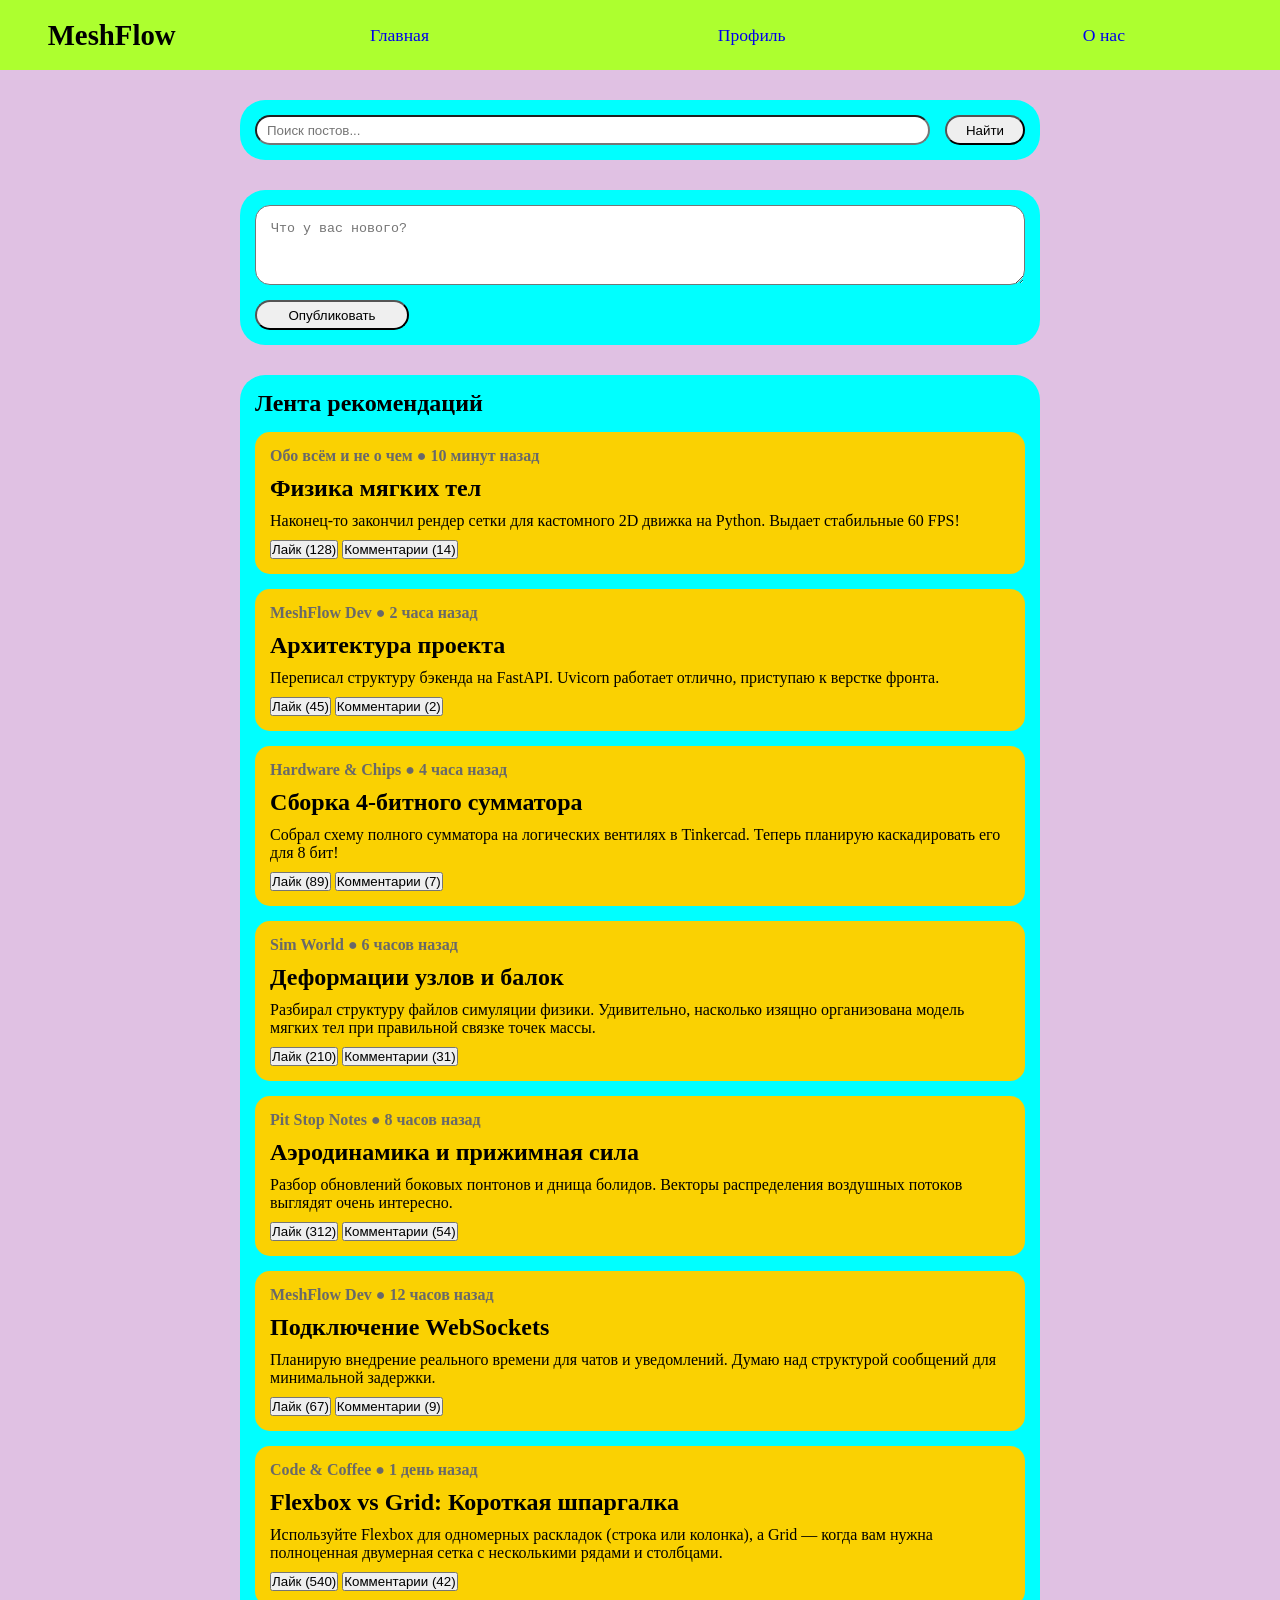
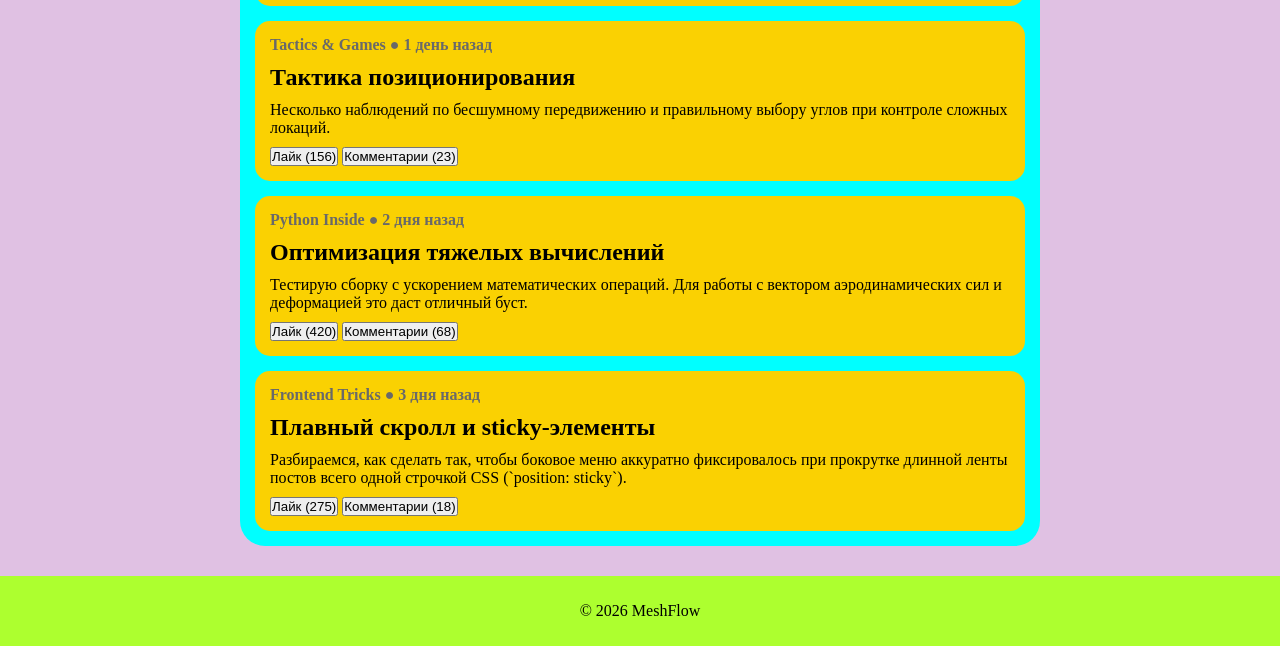
==== index.html @ a0959ec5 "Улучшен дизайн ленты постов" ====
<!DOCTYPE html>
<html lang="en">
<head>
    <meta charset="UTF-8">
    <meta name="viewport" content="width=device-width, initial-scale=1.0">
    <title>MeshFlow - Главная</title>
    <link rel="stylesheet" href="css/main.css">
</head>
<body>
    <header>
        <span>MeshFlow</span>
        <nav class="nav-section">
            <ul class="nav-list">
                <li class="nav-item"><a href="index.html">Главная</a></li>
                <li class="nav-item"><a href="index.html">Профиль</a></li>
                <li class="nav-item"><a href="index.html">О нас</a></li>
            </ul>
        </nav>
    </header>
    <main>
        <form class="search-section" role="search">
            <input type="text" class="search-bar" placeholder="Поиск постов...">
            <button type="submit" class="search-btn">Найти</button>
        </form>
        <section class="feed-section">
            <section class="create-post">
                <textarea placeholder="Что у вас нового?"></textarea>
                <button>Опубликовать</button>
            </section>
            <section class="posts-list" id="post-list">
                <h2>Лента рекомендаций</h2>
            </section>
            
        </section>
    </main>
    <footer>
        <span>© 2026 MeshFlow</span>
    </footer>
    <script src="js/main.js"></script>
</body>
</html>
---- css/main.css ----
* {
    margin: 0;
    padding: 0;
    box-sizing: border-box;
}

body {
    background-color: #e0c1e3;
    min-height: 100vh;
    display: flex;
    flex-direction: column;
}

body > header, body > footer {
    display: flex;
    min-height: 70px;
    align-items: center;
    background-color: greenyellow;
}

header > span {
    width: 230px;
    text-align: center;
    font-weight: bold;
    font-size: 1.8rem;
}

.nav-section {
    width: 85%;
}

.nav-list {
    display: flex;
    list-style: none;
    align-items: center;
}

.nav-item {
    flex: 1;
    text-align: center;
    font-size: 1.1rem;
}

.nav-item > a {
    text-decoration: none;
    display: inline-block;
    padding: 20px 20px;
}

main {
    width: calc(100% - 60px);
    max-width: 800px;
    margin: 0 auto;
    flex: 1;
}

.search-section {
    display: flex;
    align-items: center;
    background-color: aqua;
    margin: 30px auto;
    border-radius: 25px;
}

.search-bar {
    margin: 15px 15px;
    height: 30px;
    border-radius: 15px;
    padding: 10px;
    flex: 1;
    min-width: 10px;
}

.search-btn {
    height: 30px;
    border-radius: 15px;
    width: 10%;
    min-width: 60px;
    margin-right: 15px;
}

.create-post {
    background-color: aqua;
    border-radius: 25px;
    padding: 15px;
}

.create-post > textarea {
    display: block;
    border-radius: 15px;
    width: 100%;
    min-height: 80px;
    max-height: 250px;
    resize: vertical;
    padding: 15px;
}

.create-post > button {
    height: 30px;
    border-radius: 15px;
    width: 20%;
    min-width: 125px;
    margin-top: 15px;
}

.posts-list {
    background-color: aqua;
    margin: 30px auto;
    border-radius: 25px;
    padding: 15px;
}

.posts-list > article {
    margin-top: 15px;
    background-color: rgb(250, 209, 2);
    padding: 15px;
    border-radius: 15px;
}

.channel-name, .post-time {
    font-size: 1.0em;
    color: dimgray;
}

.post-content > h2, .post-content > p, .post-actions {
    margin-top: 10px;
}

footer > span {
    width: 100%;
    text-align: center;
}
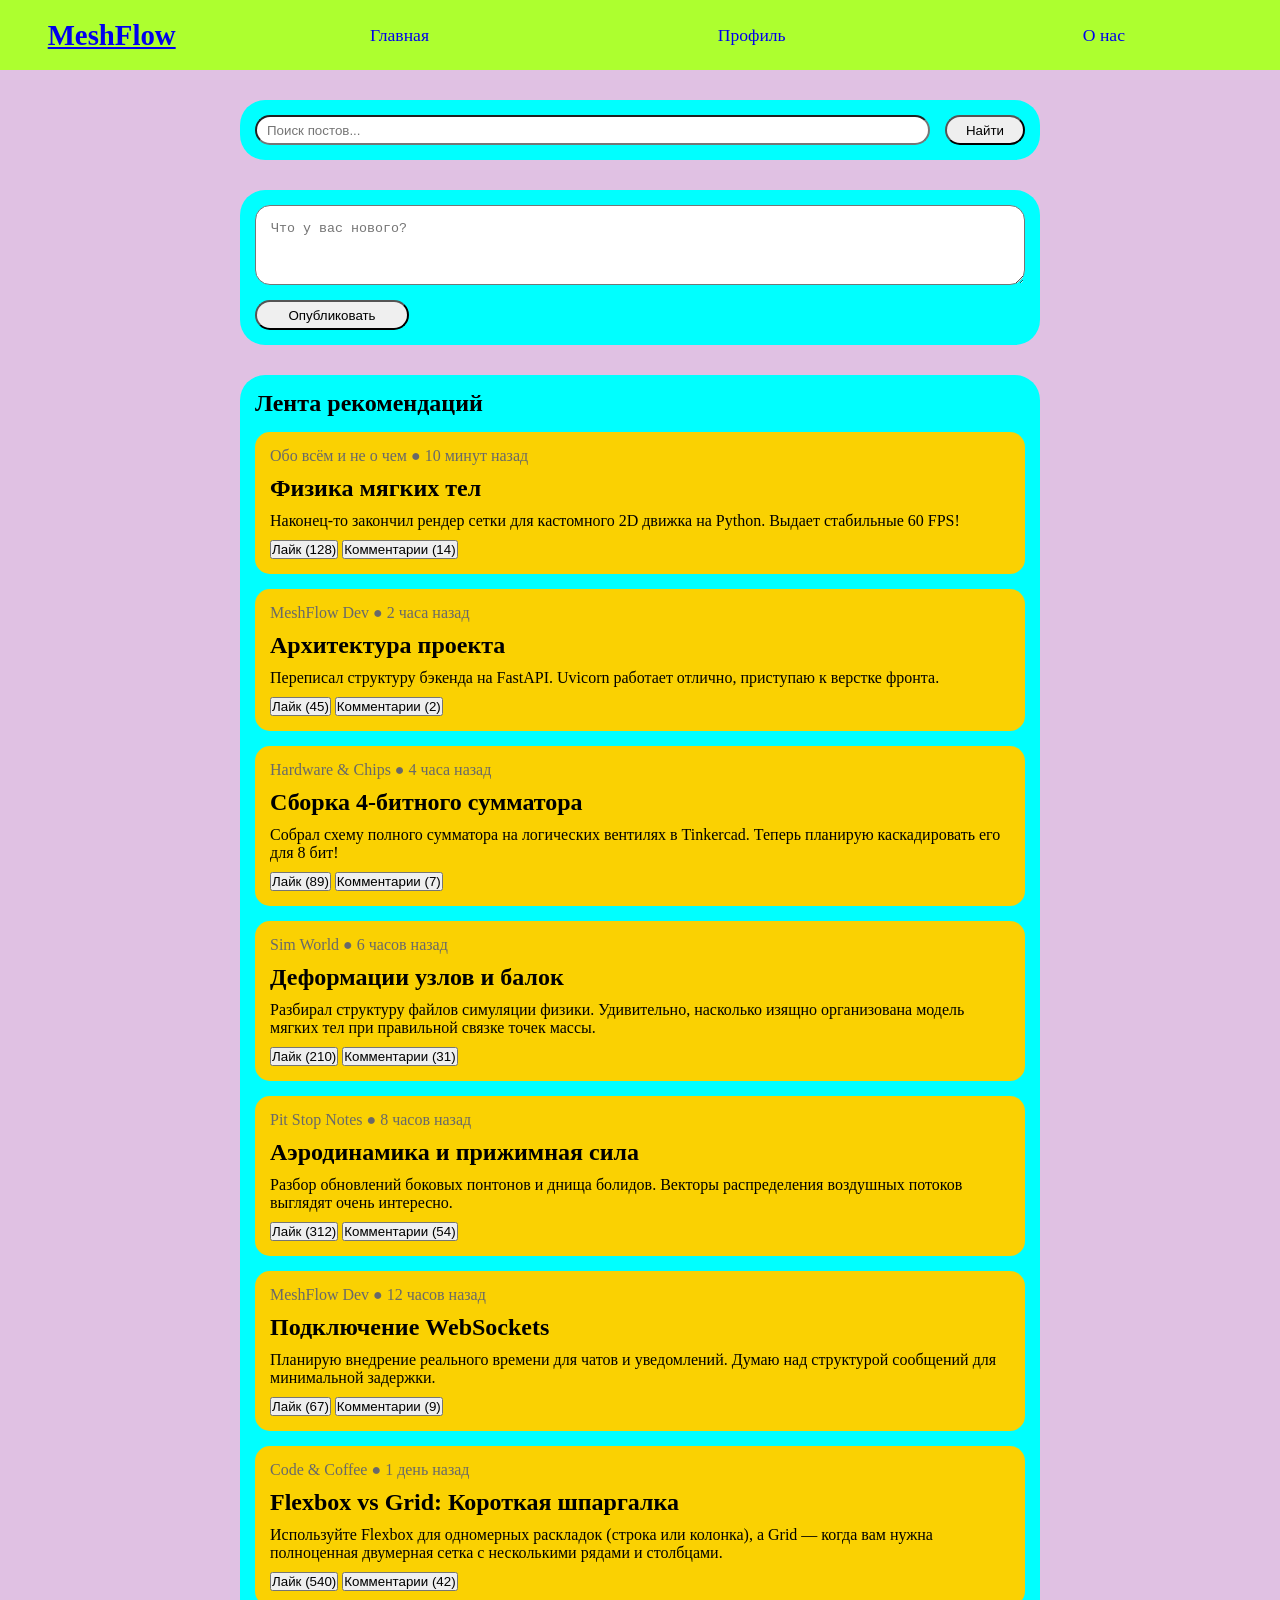
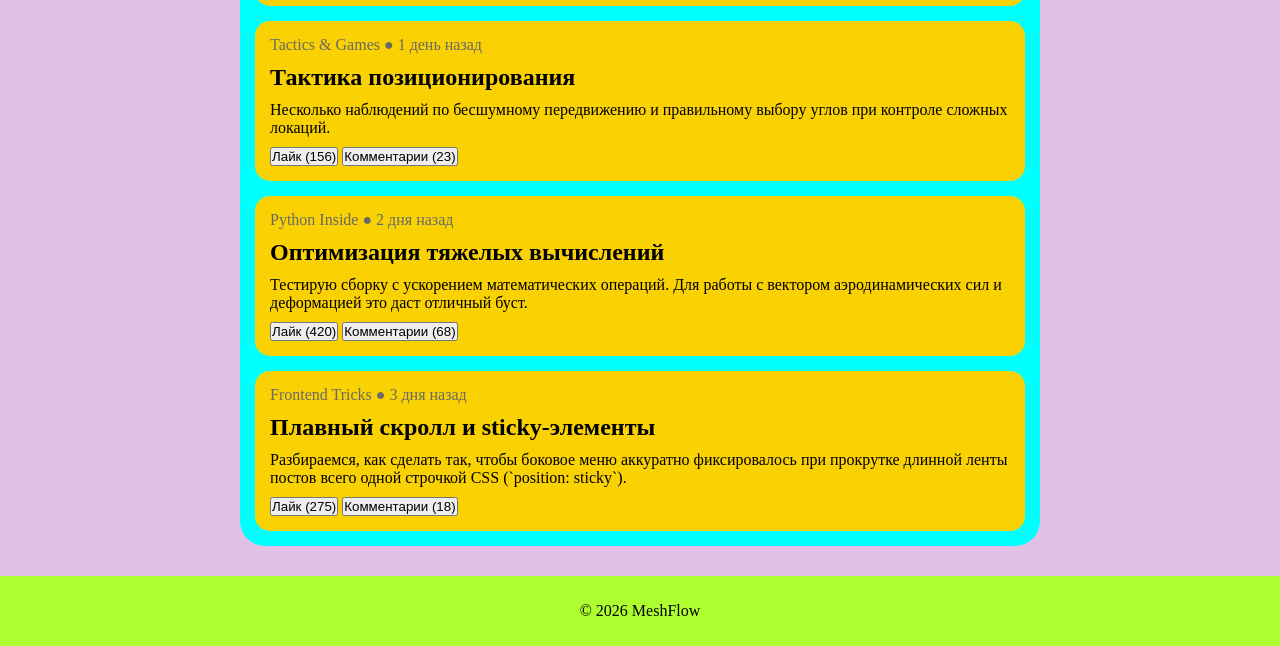
==== commit 5de18645: "В название сайта в шапке добавлена ссылка на главную страницу" ====
--- a/index.html
+++ b/index.html
@@ -8,7 +8,9 @@
 </head>
 <body>
     <header>
-        <span>MeshFlow</span>
+        <h1>
+            <a href="index.html">MeshFlow</a>
+        </h1>
         <nav class="nav-section">
             <ul class="nav-list">
                 <li class="nav-item"><a href="index.html">Главная</a></li>
--- a/css/main.css
+++ b/css/main.css
@@ -18,7 +18,7 @@
     background-color: greenyellow;
 }
 
-header > span {
+header > h1 {
     width: 230px;
     text-align: center;
     font-weight: bold;
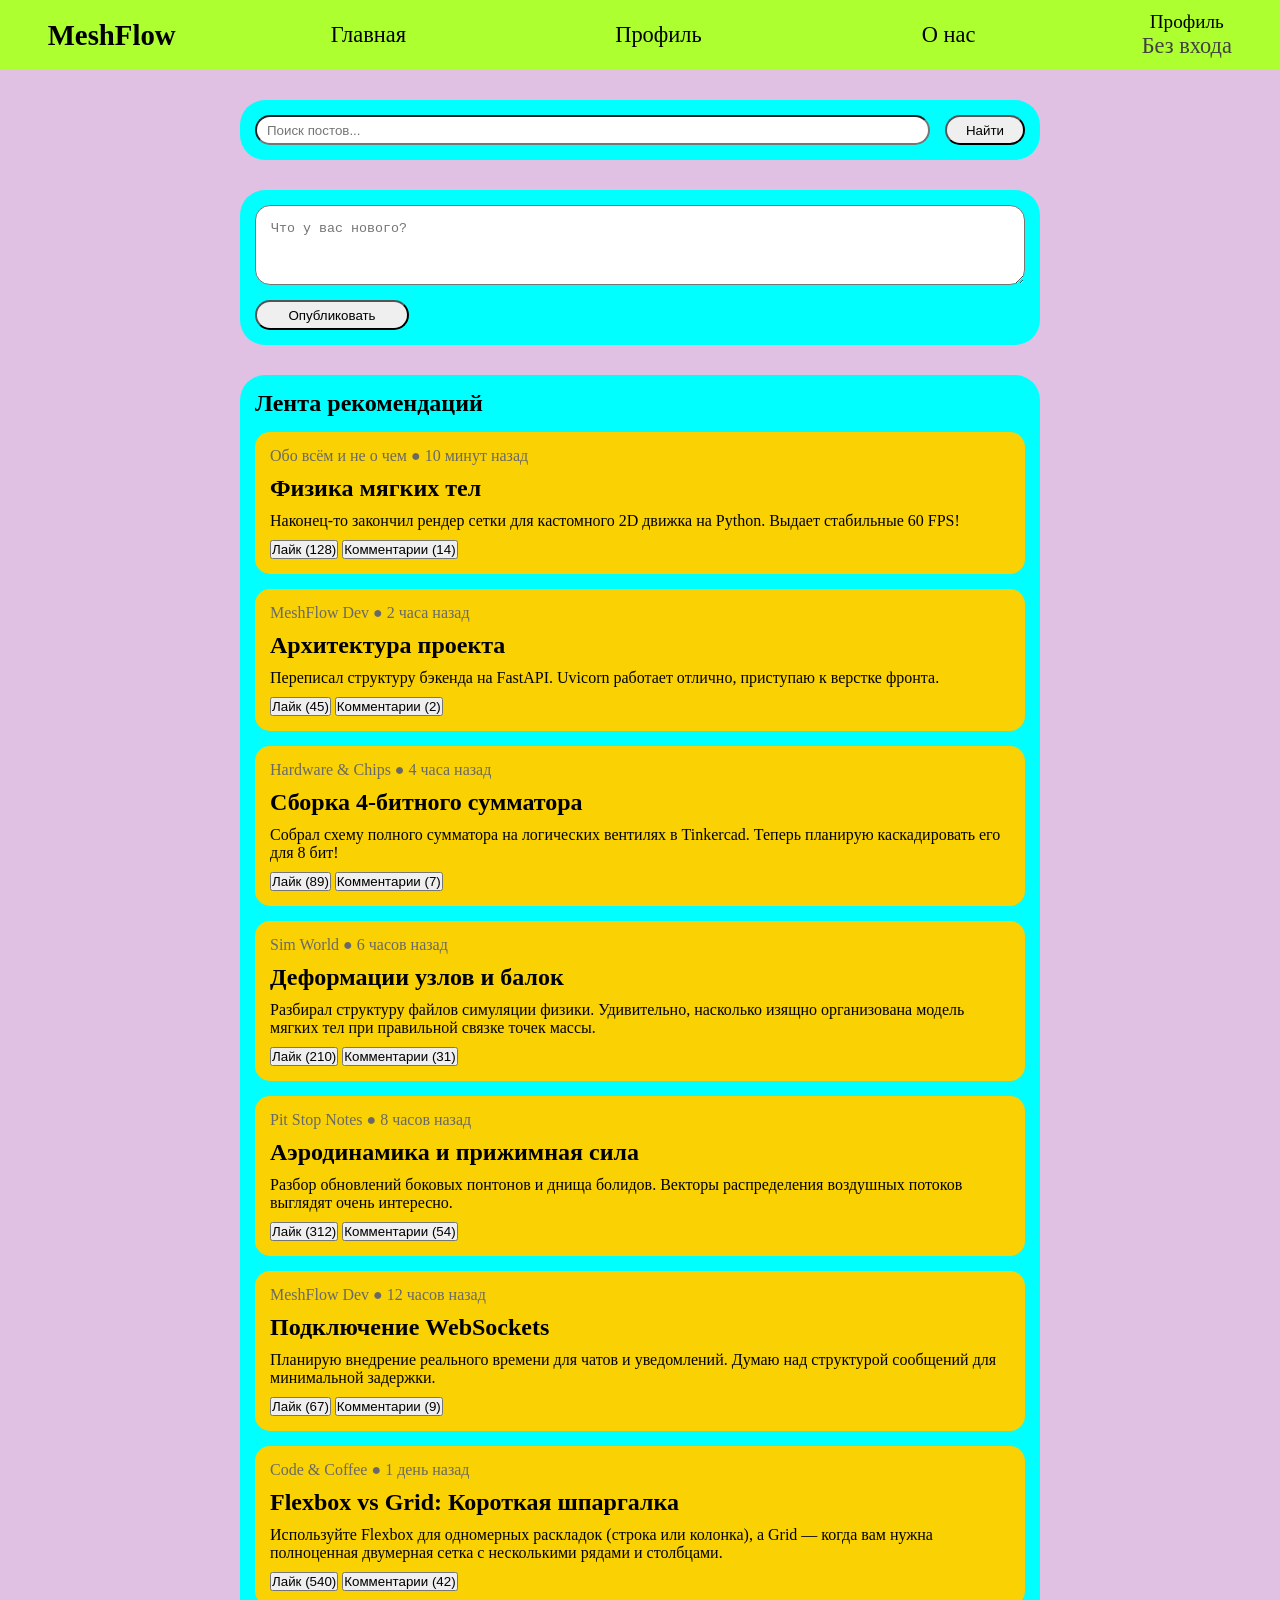
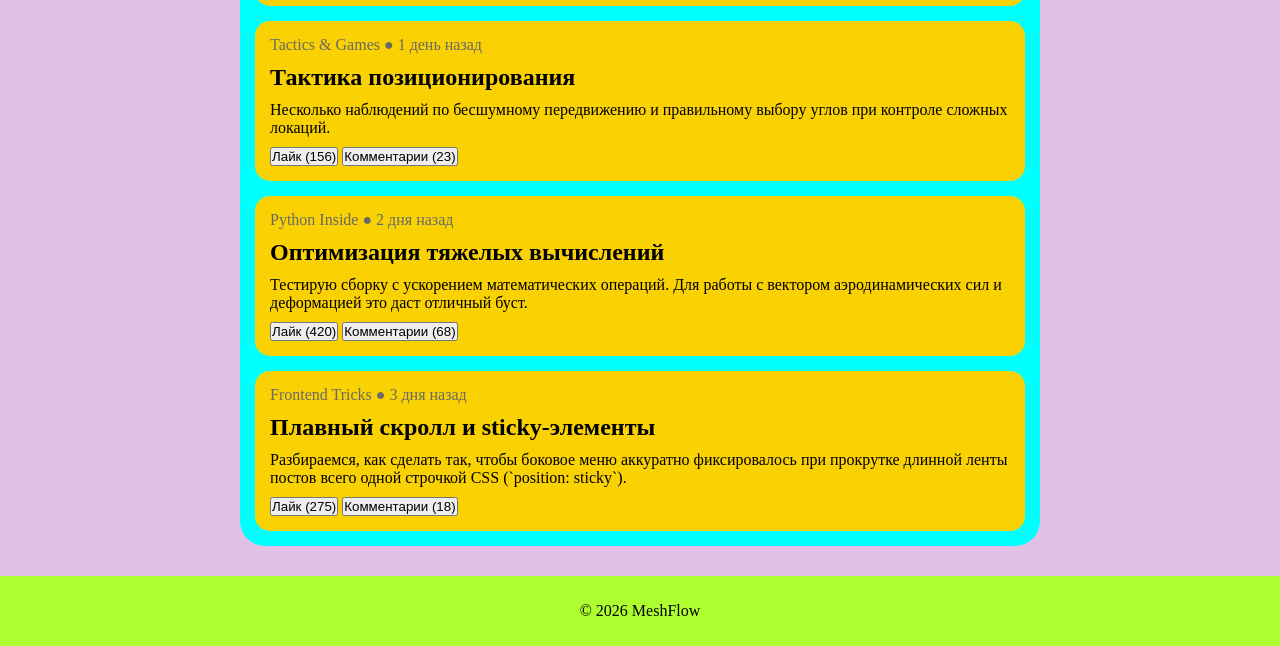
==== commit 739b633e: "Добавлена секция профиля на шапку страницы" ====
--- a/index.html
+++ b/index.html
@@ -18,6 +18,10 @@
                 <li class="nav-item"><a href="index.html">О нас</a></li>
             </ul>
         </nav>
+        <div class="profile-section">
+            <span>Профиль</span>
+            <a href="login.html">Без входа</a>
+        </div>
     </header>
     <main>
         <form class="search-section" role="search">
--- a/css/main.css
+++ b/css/main.css
@@ -25,8 +25,13 @@
     font-size: 1.8rem;
 }
 
+h1 > a {
+    text-decoration: none;
+    color: black;
+}
+
 .nav-section {
-    width: 85%;
+    width: 70%;
 }
 
 .nav-list {
@@ -38,13 +43,28 @@
 .nav-item {
     flex: 1;
     text-align: center;
-    font-size: 1.1rem;
+    font-size: 1.4rem;
 }
 
 .nav-item > a {
     text-decoration: none;
     display: inline-block;
     padding: 20px 20px;
+    color: black;
+}
+
+.profile-section {
+    width: 15%;
+    flex-direction: column;
+    display: flex;
+    font-size: 1.2rem;
+    align-items: center;
+}
+
+.profile-section > a {
+    text-decoration: none;
+    font-size: 1.4rem;
+    color: rgb(66, 66, 66);
 }
 
 main {
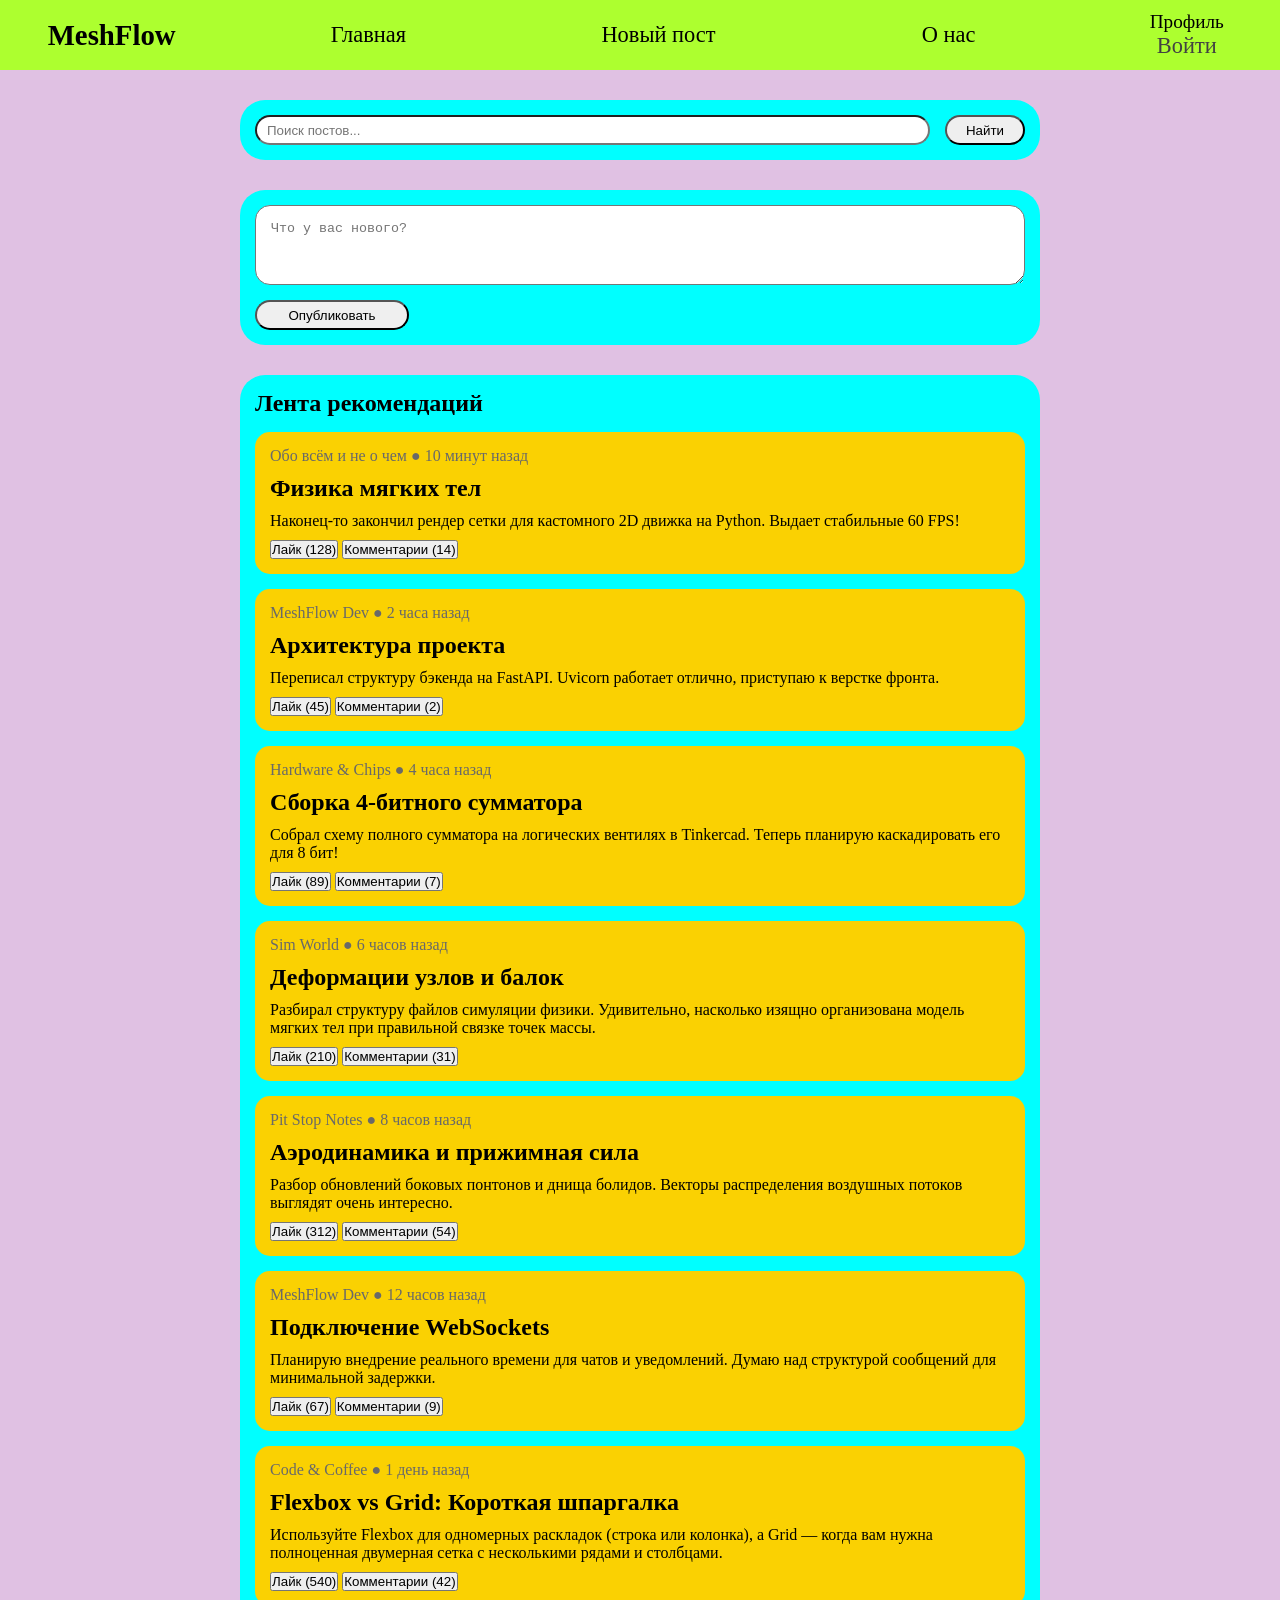
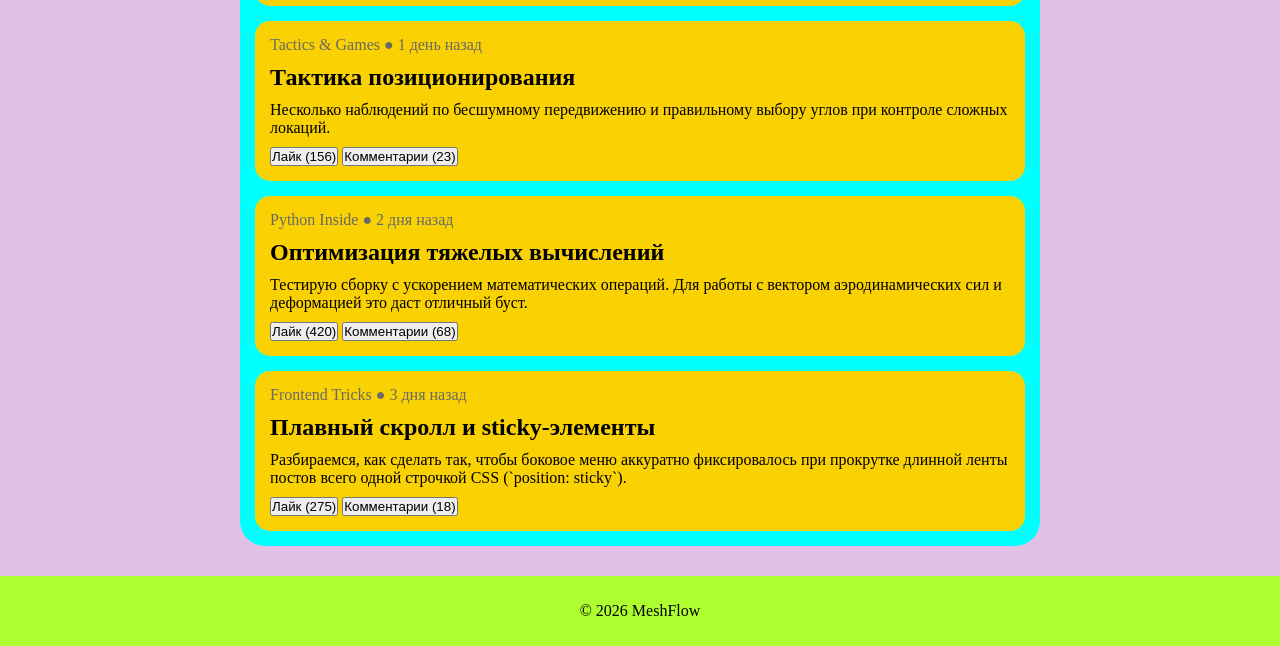
==== commit c0a30f97: "Добавлен простой прототип авторизации пользователей" ====
--- a/index.html
+++ b/index.html
@@ -14,13 +14,13 @@
         <nav class="nav-section">
             <ul class="nav-list">
                 <li class="nav-item"><a href="index.html">Главная</a></li>
-                <li class="nav-item"><a href="index.html">Профиль</a></li>
+                <li class="nav-item"><a href="index.html">Новый пост</a></li>
                 <li class="nav-item"><a href="index.html">О нас</a></li>
             </ul>
         </nav>
         <div class="profile-section">
             <span>Профиль</span>
-            <a href="login.html">Без входа</a>
+            <a href="login.html">Войти</a>
         </div>
     </header>
     <main>
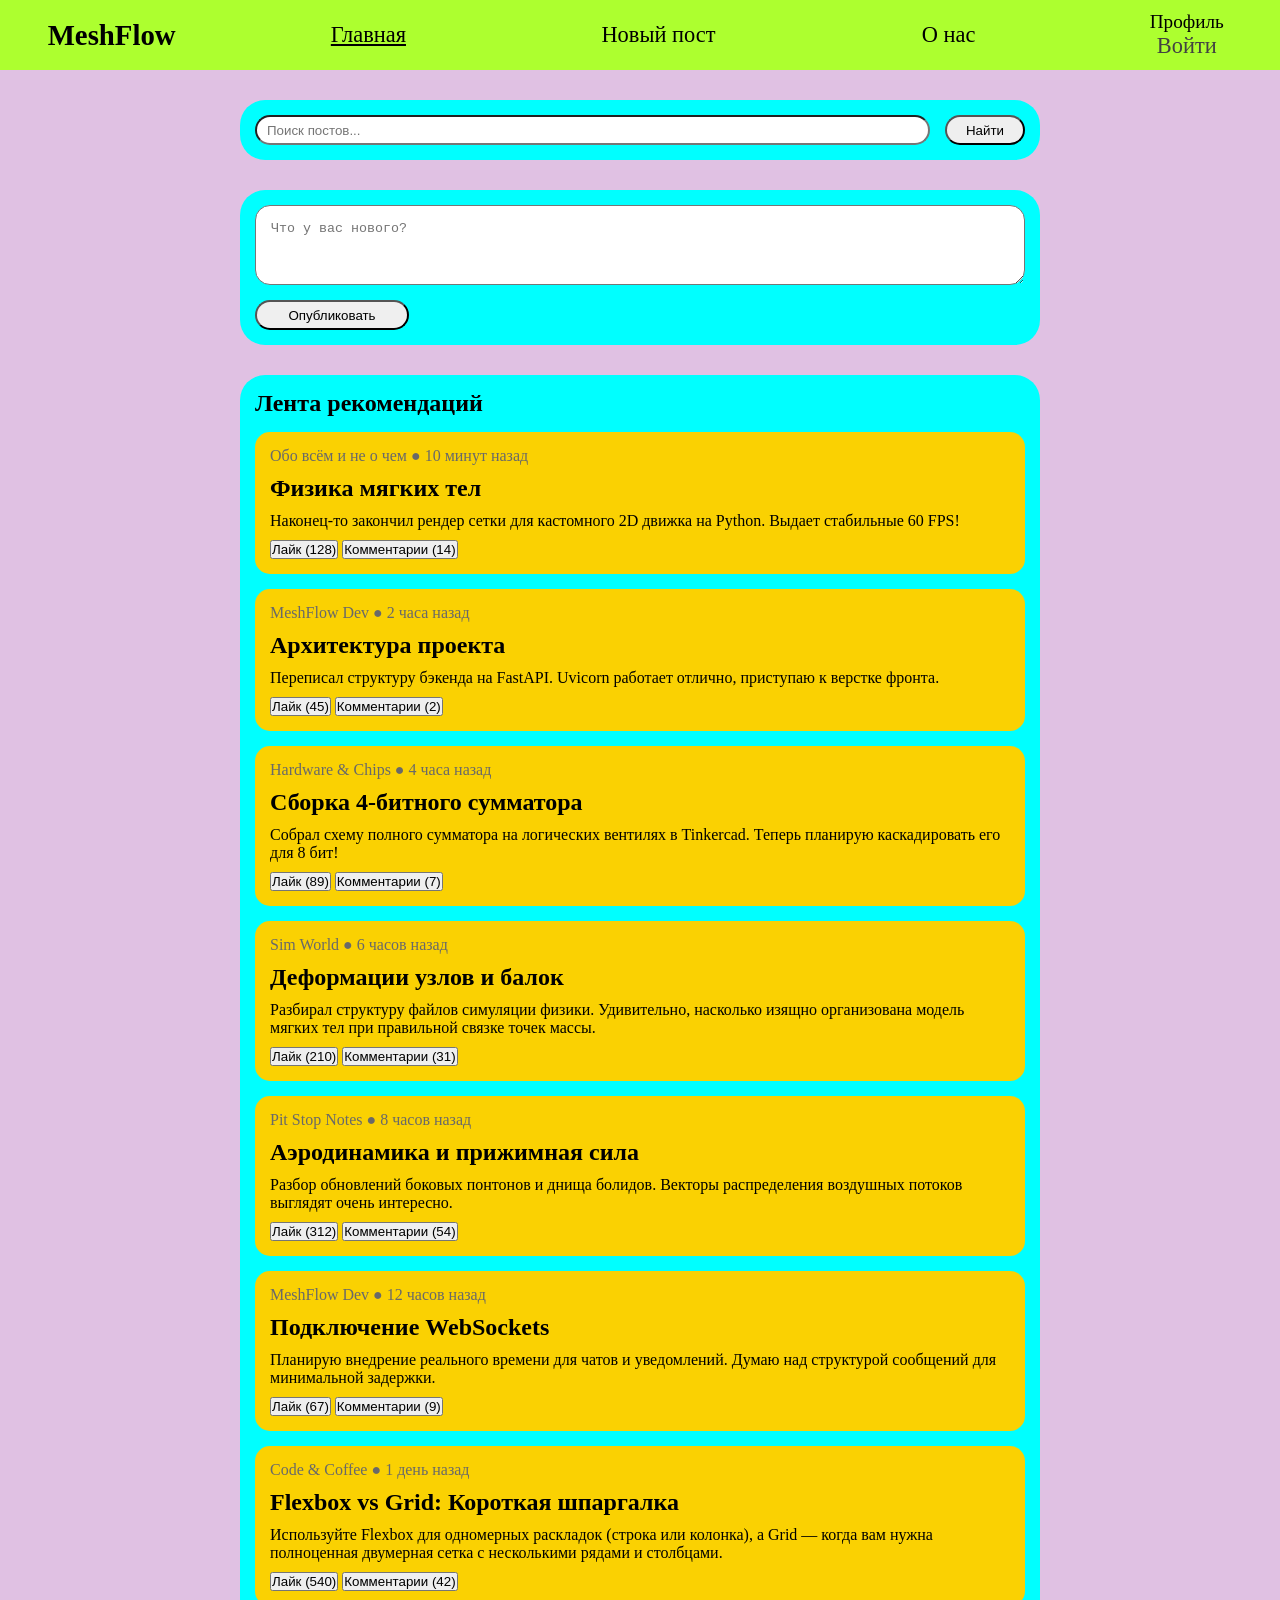
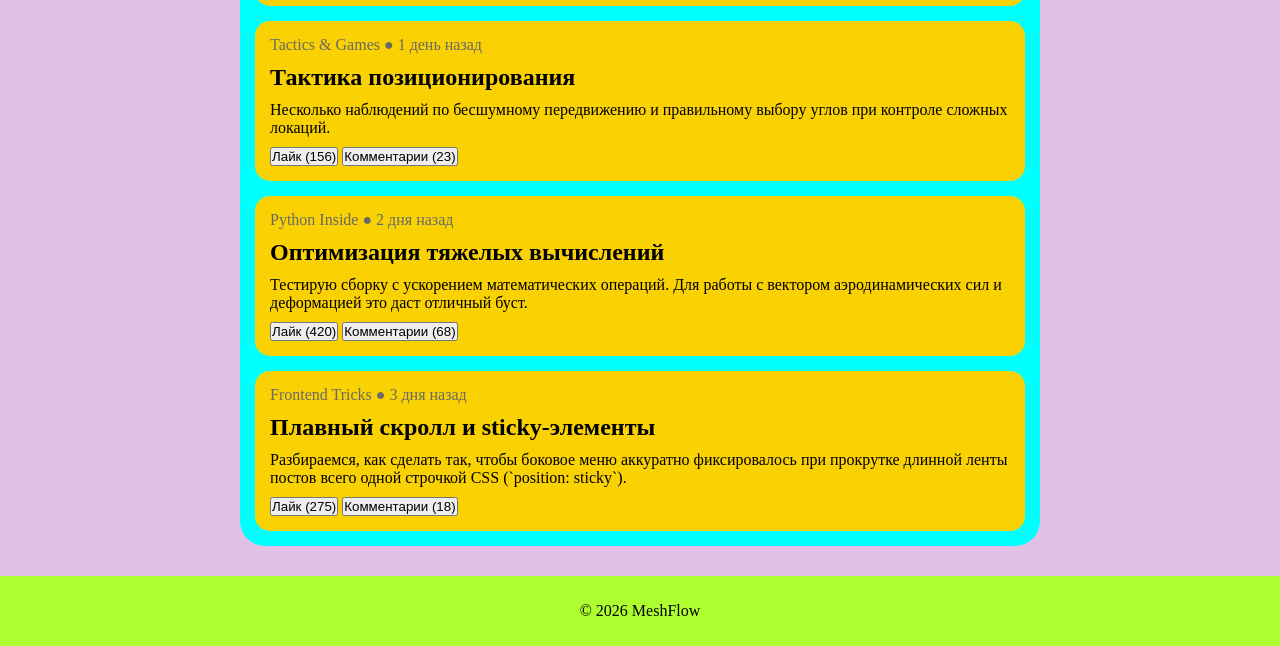
==== commit dce26fa8: "Добавлена страница создания новых постов. Написан прототип скрипта создания" ====
--- a/index.html
+++ b/index.html
@@ -13,8 +13,8 @@
         </h1>
         <nav class="nav-section">
             <ul class="nav-list">
-                <li class="nav-item"><a href="index.html">Главная</a></li>
-                <li class="nav-item"><a href="index.html">Новый пост</a></li>
+                <li class="nav-item"><a href="index.html" style="text-decoration: underline;">Главная</a></li>
+                <li class="nav-item"><a href="new-post.html">Новый пост</a></li>
                 <li class="nav-item"><a href="index.html">О нас</a></li>
             </ul>
         </nav>
--- a/css/main.css
+++ b/css/main.css
@@ -78,7 +78,7 @@
     display: flex;
     align-items: center;
     background-color: aqua;
-    margin: 30px auto;
+    margin-top: 30px;
     border-radius: 25px;
 }
 
@@ -103,6 +103,7 @@
     background-color: aqua;
     border-radius: 25px;
     padding: 15px;
+    margin-top: 30px;
 }
 
 .create-post > textarea {
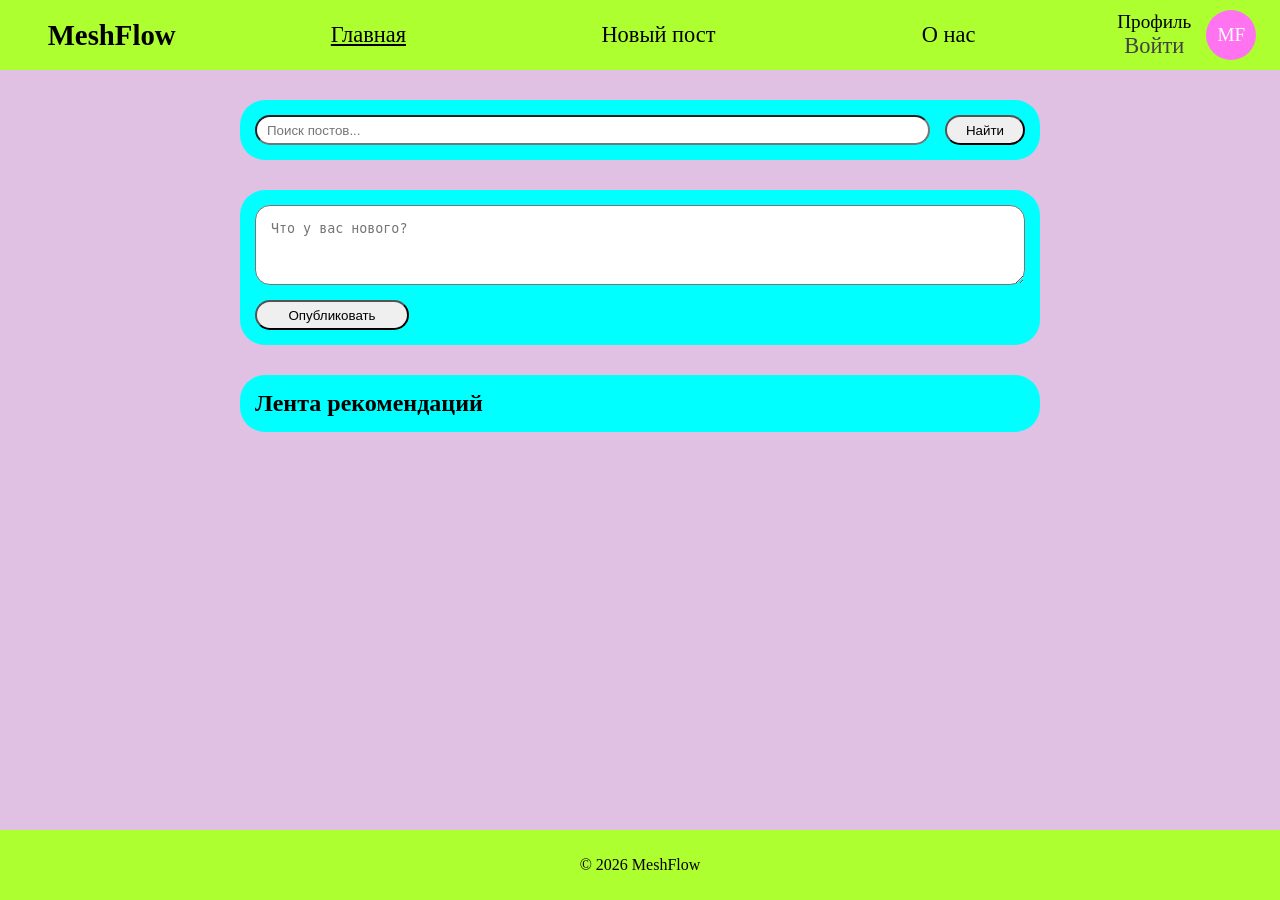
==== commit ebd85f55: "Добавлена иконка профиля пользователя" ====
--- a/index.html
+++ b/index.html
@@ -19,8 +19,13 @@
             </ul>
         </nav>
         <div class="profile-section">
-            <span>Профиль</span>
-            <a href="login.html">Войти</a>
+            <div class="profile-name">
+                <span>Профиль</span>
+                <a href="login.html">Войти</a>
+            </div>
+            <div class="profile-icon" id="profile-icon">
+                MF
+            </div>
         </div>
     </header>
     <main>
--- a/css/main.css
+++ b/css/main.css
@@ -55,16 +55,35 @@
 
 .profile-section {
     width: 15%;
-    flex-direction: column;
     display: flex;
+    flex-direction: row;
     font-size: 1.2rem;
     align-items: center;
+    justify-content: center;
+    gap: 15px;
 }
 
-.profile-section > a {
+.profile-name {
+    display: flex;
+    flex-direction: column;
+}
+
+.profile-name > a {
     text-decoration: none;
     font-size: 1.4rem;
     color: rgb(66, 66, 66);
+    text-align: center;
+}
+
+.profile-icon {
+    display: flex;
+    height: 50px;
+    width: 50px;
+    border-radius: 50%;
+    background-color: rgb(255, 115, 241);
+    color:white;
+    justify-content: center;
+    align-items: center;
 }
 
 main {
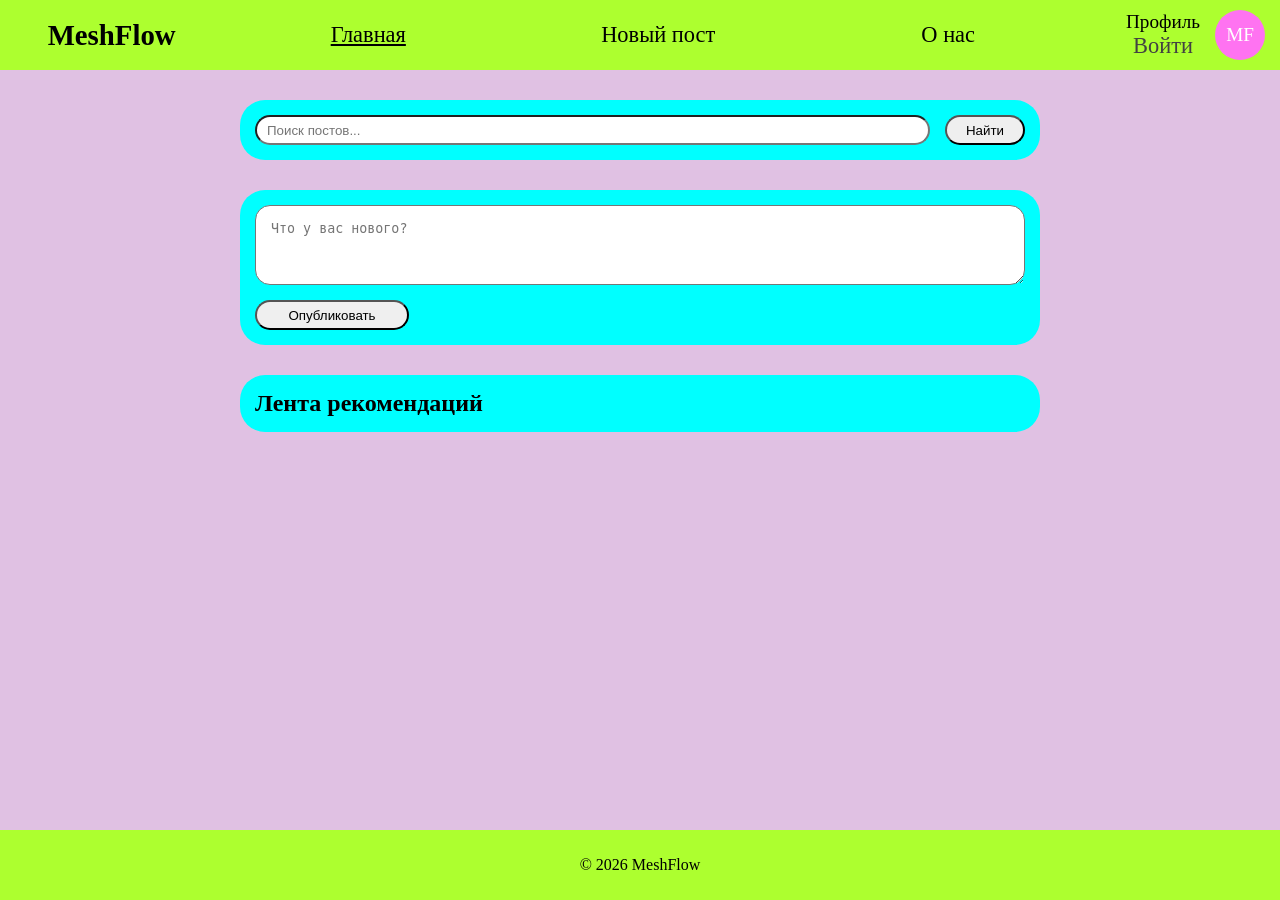
==== commit c854d160: "Реализовано открытие подменю профиля при нажатии на аватарку" ====
--- a/index.html
+++ b/index.html
@@ -26,6 +26,11 @@
             <div class="profile-icon" id="profile-icon">
                 MF
             </div>
+            <div class="profile-dropdown" id="profile-dropdown">
+                <strong>Профиль</strong>
+                <span id="profile-email">Ваша почта</span>
+                <button class="logout-btn" id="logout-btn">Выйти</button>
+            </div>
         </div>
     </header>
     <main>
--- a/css/main.css
+++ b/css/main.css
@@ -59,7 +59,8 @@
     flex-direction: row;
     font-size: 1.2rem;
     align-items: center;
-    justify-content: center;
+    justify-content: end;
+    padding-right: 15px;
     gap: 15px;
 }
 
@@ -84,6 +85,31 @@
     color:white;
     justify-content: center;
     align-items: center;
+    flex-shrink: 0;
+    user-select: none;
+}
+
+.profile-dropdown {
+    display: none;
+    position: absolute;
+    background-color:peru;
+    flex-direction: column;
+    gap: 10px;
+    text-align: center;
+    top: 75px;
+    border-radius: 15px;
+    width: 200px;
+    padding: 15px;
+}
+
+.profile-dropdown.active {
+    display: flex;
+}
+
+.logout-btn {
+    height: 30px;
+    border-radius: 15px;
+    background-color: red;
 }
 
 main {
